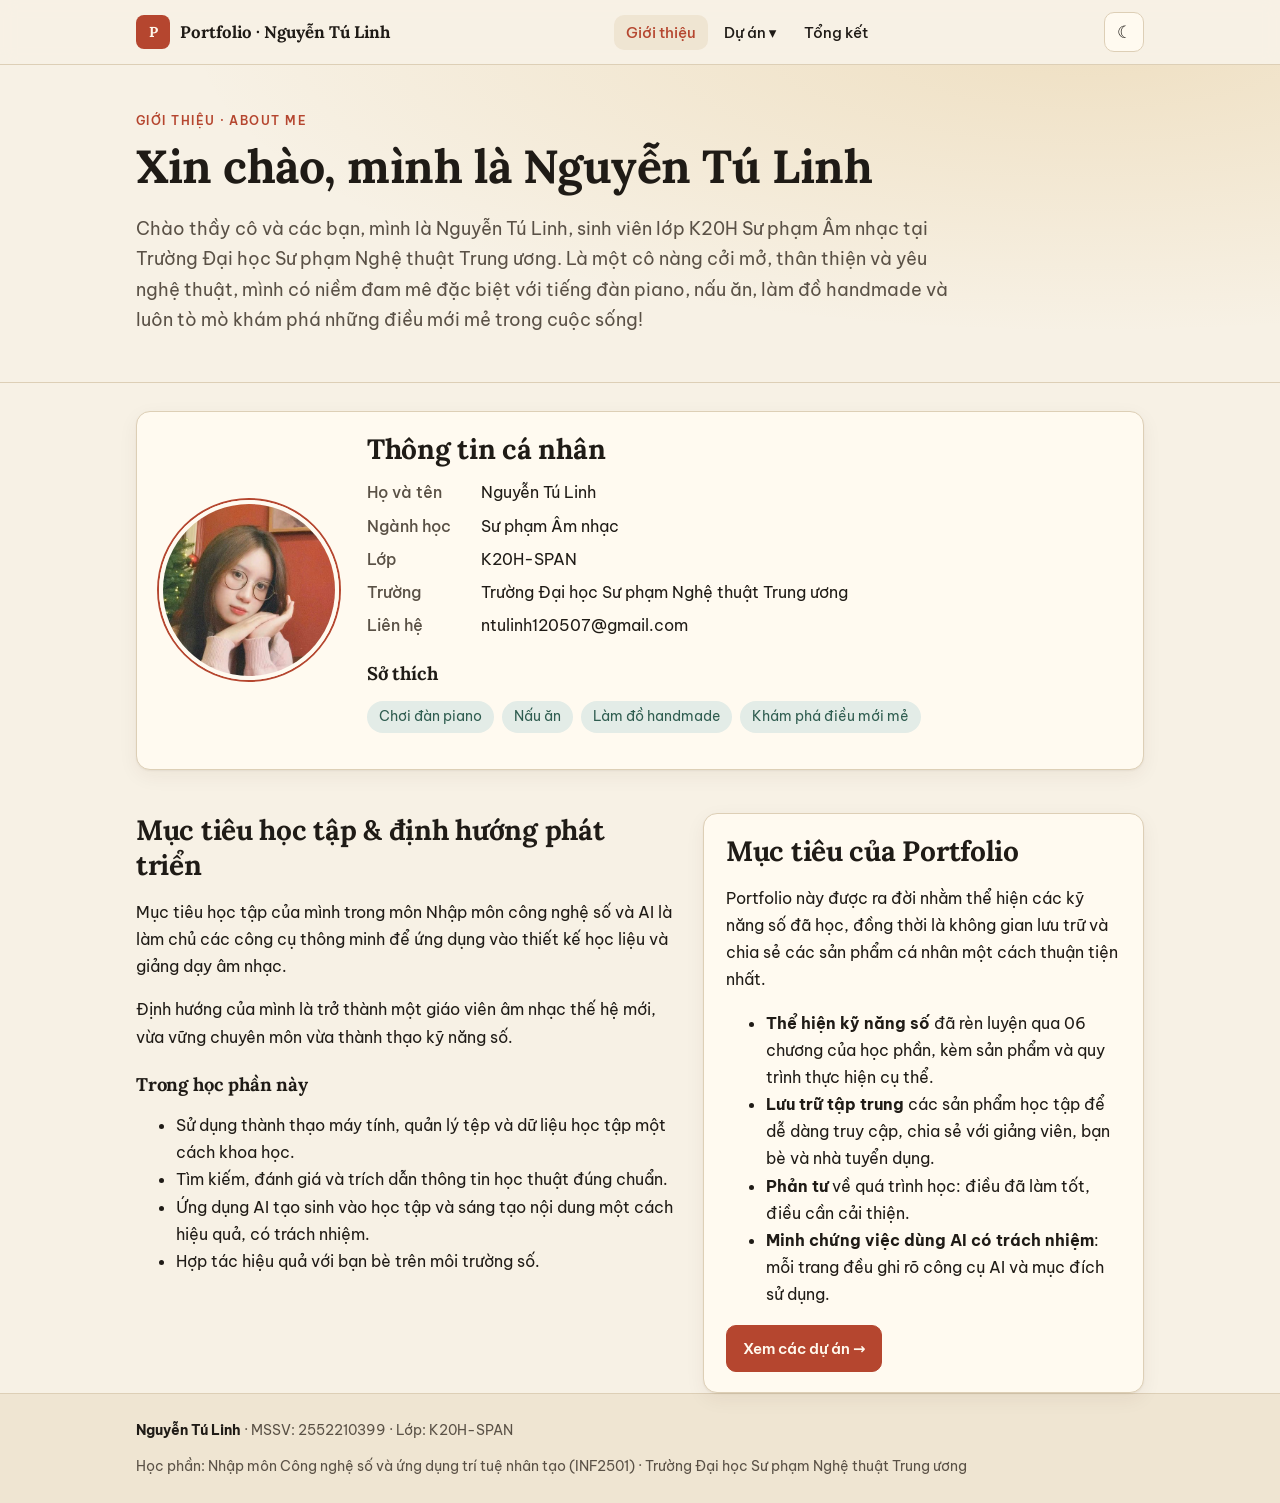
==== index.html @ 7a068981 "Add files via upload" ====
<!doctype html>
<html lang="vi">
<head>
<meta charset="utf-8">
<meta name="viewport" content="width=device-width, initial-scale=1">
<title>Giới thiệu · Portfolio Nguyễn Tú Linh</title>
<meta name="description" content="Trang giới thiệu Portfolio học phần Nhập môn Công nghệ số và ứng dụng AI">
<meta name="author" content="Nguyễn Tú Linh">
<link rel="preconnect" href="https://fonts.googleapis.com"><link rel="preconnect" href="https://fonts.gstatic.com" crossorigin>
<link href="https://fonts.googleapis.com/css2?family=Be+Vietnam+Pro:wght@400;500;600;700&family=Lora:ital,wght@0,500;0,700;1,500&display=swap" rel="stylesheet">
<link rel="stylesheet" href="assets/css/style.css">
<link rel="icon" href="data:image/svg+xml,<svg xmlns='http://www.w3.org/2000/svg' viewBox='0 0 32 32'><rect width='32' height='32' rx='7' fill='%23b5462f'/><text x='16' y='22' font-size='16' text-anchor='middle' fill='white' font-family='Georgia'>P</text></svg>">
</head>
<body>
<a class="skip" href="#main">Bỏ qua điều hướng</a>
<header class="site-header">
  <div class="wrap nav">
    <a class="brand" href="index.html"><span class="seal">P</span><span>Portfolio · Nguyễn Tú Linh</span></a>
    <ul class="menu" id="menu">
      <li><a href="index.html" aria-current="page">Giới thiệu</a></li>
      <li class="has-sub"><button class="drop" aria-expanded="false" aria-haspopup="true">Dự án ▾</button>
        <ul class="submenu">
          <li><a href="projects.html"><b>Tất cả dự án</b><small>Tổng quan 06 bài tập</small></a></li>
          <li><a href="projects/bai-1.html">Bài 1. Thao tác cơ bản với tệp tin và thư mục<small>Chương 1</small></a></li><li><a href="projects/bai-2.html">Bài 2. Tìm kiếm và đánh giá thông tin học thuật<small>Chương 2</small></a></li><li><a href="projects/bai-3.html">Bài 3. Viết Prompt hiệu quả cho các tác vụ học tập<small>Chương 3</small></a></li><li><a href="projects/bai-4.html">Bài 4. Sử dụng công cụ hợp tác trực tuyến cho dự án nhóm<small>Chương 4</small></a></li><li><a href="projects/bai-5.html">Bài 5. Sử dụng AI tạo sinh để hỗ trợ sáng tạo nội dung<small>Chương 5</small></a></li><li><a href="projects/bai-6.html">Bài 6. Sử dụng AI có trách nhiệm trong học tập và nghiên cứu<small>Chương 6</small></a></li>
        </ul></li>
      <li><a href="conclusion.html">Tổng kết</a></li>
    </ul>
    <div class="tools">
      <button class="icon-btn" id="theme-toggle" aria-label="Đổi chế độ sáng/tối">☾</button>
      <button class="icon-btn burger" id="burger" aria-label="Mở menu" aria-expanded="false">☰</button>
    </div>
  </div>
</header>
<section class="hero"><div class="wrap"><div class="eyebrow">Giới thiệu · About Me</div><h1>Xin chào, mình là Nguyễn Tú Linh</h1><p class="lead">Chào thầy cô và các bạn, mình là Nguyễn Tú Linh, sinh viên lớp K20H Sư phạm Âm nhạc tại Trường Đại học Sư phạm Nghệ thuật Trung ương. Là một cô nàng cởi mở, thân thiện và yêu nghệ thuật, mình có niềm đam mê đặc biệt với tiếng đàn piano, nấu ăn, làm đồ handmade và luôn tò mò khám phá những điều mới mẻ trong cuộc sống!</p></div></section>
<main id="main" class="wrap">
  <section class="profile card" style="margin-top:28px">
    <img src="assets/img/avatar.jpg" alt="Ảnh đại diện của Nguyễn Tú Linh" width="180" height="180">
    <div>
      <h2 style="margin-top:0">Thông tin cá nhân</h2>
      <ul class="facts">
        <li><b>Họ và tên</b> Nguyễn Tú Linh</li>
        <li><b>Ngành học</b> Sư phạm Âm nhạc</li>
        <li><b>Lớp</b> K20H-SPAN</li>
        <li><b>Trường</b> Trường Đại học Sư phạm Nghệ thuật Trung ương</li>
        <li><b>Liên hệ</b> ntulinh120507@gmail.com</li>
      </ul>
      <h3>Sở thích</h3>
      <ul class="chips"><li>Chơi đàn piano</li><li>Nấu ăn</li><li>Làm đồ handmade</li><li>Khám phá điều mới mẻ</li></ul>
    </div>
  </section>

  <div class="grid-2" style="margin-top:8px">
    <section>
      <h2>Mục tiêu học tập & định hướng phát triển</h2>
      <p>Mục tiêu học tập của mình trong môn Nhập môn công nghệ số và AI là làm chủ các công cụ thông minh để ứng dụng vào thiết kế học liệu và giảng dạy âm nhạc.</p>
      <p>Định hướng của mình là trở thành một giáo viên âm nhạc thế hệ mới, vừa vững chuyên môn vừa thành thạo kỹ năng số.</p>
      <h3>Trong học phần này</h3>
      <ul>
        <li>Sử dụng thành thạo máy tính, quản lý tệp và dữ liệu học tập một cách khoa học.</li>
        <li>Tìm kiếm, đánh giá và trích dẫn thông tin học thuật đúng chuẩn.</li>
        <li>Ứng dụng AI tạo sinh vào học tập và sáng tạo nội dung một cách hiệu quả, có trách nhiệm.</li>
        <li>Hợp tác hiệu quả với bạn bè trên môi trường số.</li>
      </ul>
    </section>
    <section class="card" style="margin-top:2.2rem">
      <h2>Mục tiêu của Portfolio</h2>
      <p>Portfolio này được ra đời nhằm thể hiện các kỹ năng số đã học, đồng thời là không gian lưu trữ và chia sẻ các sản phẩm cá nhân một cách thuận tiện nhất.</p>
      <ul>
        <li><b>Thể hiện kỹ năng số</b> đã rèn luyện qua 06 chương của học phần, kèm sản phẩm và quy trình thực hiện cụ thể.</li>
        <li><b>Lưu trữ tập trung</b> các sản phẩm học tập để dễ dàng truy cập, chia sẻ với giảng viên, bạn bè và nhà tuyển dụng.</li>
        <li><b>Phản tư</b> về quá trình học: điều đã làm tốt, điều cần cải thiện.</li>
        <li><b>Minh chứng việc dùng AI có trách nhiệm</b>: mỗi trang đều ghi rõ công cụ AI và mục đích sử dụng.</li>
      </ul>
      <p style="margin-bottom:0"><a class="btn primary" href="projects.html">Xem các dự án →</a></p>
    </section>
  </div>
</main>
<footer class="site-footer">
  <div class="wrap">
    <div><b>Nguyễn Tú Linh</b> · MSSV: 2552210399 · Lớp: K20H-SPAN</div>
    <div>Học phần: Nhập môn Công nghệ số và ứng dụng trí tuệ nhân tạo (INF2501) · Trường Đại học Sư phạm Nghệ thuật Trung ương</div>
  </div>
</footer>
<script src="assets/js/main.js"></script>
</body>
</html>
---- assets/css/style.css ----
/* Bảng màu lấy cảm hứng từ màu tự nhiên của tranh Đông Hồ: giấy dó, than lá tre, sỏi son, hoa hòe, lá chàm */
:root {
  --paper: #f7f1e5; --paper-2: #efe5d2; --card: #fffaf0;
  --ink: #1f1b16; --ink-2: #5a5146; --line: #ddcfb6;
  --son: #b5462f; --hoe: #c98f22; --cham: #2f5d50; --cham-soft: #e3ece7;
  --todo-bg: #fff3a3; --todo-ink: #5c4a00;
  --shadow: 0 1px 2px rgba(60,40,10,.06), 0 6px 20px rgba(60,40,10,.06);
  --radius: 14px; --max: 1040px;
  --serif: "Lora", Georgia, "Times New Roman", serif;
  --sans: "Be Vietnam Pro", system-ui, -apple-system, "Segoe UI", sans-serif;
}
@media (prefers-color-scheme: dark) {
  :root:not([data-theme="light"]) {
    --paper: #17140f; --paper-2: #211c15; --card: #1e1a14;
    --ink: #f1e9da; --ink-2: #c2b6a2; --line: #3a3226;
    --son: #e07a5f; --hoe: #e6b450; --cham: #7fb8a4; --cham-soft: #1f2e29;
    --todo-bg: #4a4000; --todo-ink: #fff3a3;
  }
}
:root[data-theme="dark"] {
  --paper: #17140f; --paper-2: #211c15; --card: #1e1a14;
  --ink: #f1e9da; --ink-2: #c2b6a2; --line: #3a3226;
  --son: #e07a5f; --hoe: #e6b450; --cham: #7fb8a4; --cham-soft: #1f2e29;
  --todo-bg: #4a4000; --todo-ink: #fff3a3;
}

* { box-sizing: border-box; }
html { scroll-behavior: smooth; }
body { margin: 0; background: var(--paper); color: var(--ink); font: 16px/1.7 var(--sans); }
img, svg { max-width: 100%; height: auto; }
a { color: var(--cham); text-underline-offset: 3px; }
a:hover { color: var(--son); }
h1, h2, h3 { font-family: var(--serif); line-height: 1.25; letter-spacing: -.01em; }
h1 { font-size: clamp(1.9rem, 4.5vw, 2.9rem); margin: .2em 0 .4em; }
h2 { font-size: clamp(1.35rem, 3vw, 1.75rem); margin: 2.2rem 0 .8rem; }
h3 { font-size: 1.15rem; margin: 1.4rem 0 .5rem; }
.wrap { max-width: var(--max); margin: 0 auto; padding: 0 16px; }
.skip { position: absolute; left: -999px; } .skip:focus { left: 16px; top: 8px; background: var(--card); padding: 8px; z-index: 99; }

/* ---------- Header / nav ---------- */
.site-header { position: sticky; top: 0; z-index: 50; background: color-mix(in srgb, var(--paper) 88%, transparent); backdrop-filter: blur(8px); border-bottom: 1px solid var(--line); }
.nav { display: flex; align-items: center; justify-content: space-between; gap: 12px; min-height: 64px; }
.brand { display: flex; align-items: center; gap: 10px; font-family: var(--serif); font-weight: 700; color: var(--ink); text-decoration: none; font-size: 1.05rem; }
.brand .seal { width: 34px; height: 34px; border-radius: 8px; background: var(--son); color: #fff8ec; display: grid; place-items: center; font-size: .9rem; }
.menu { display: flex; gap: 4px; list-style: none; margin: 0; padding: 0; align-items: center; }
.menu > li { position: relative; }
.menu a, .menu button.drop { display: block; padding: 8px 12px; border-radius: 10px; color: var(--ink); text-decoration: none; font: 500 .95rem var(--sans); background: none; border: 0; cursor: pointer; }
.menu a:hover, .menu button.drop:hover, .menu a[aria-current="page"] { background: var(--paper-2); color: var(--son); }
.submenu { position: absolute; top: 100%; left: 0; min-width: 300px; list-style: none; margin: 6px 0 0; padding: 8px; background: var(--card); border: 1px solid var(--line); border-radius: 12px; box-shadow: var(--shadow); display: none; }
.submenu a { font-weight: 400; font-size: .92rem; }
.submenu a small { color: var(--ink-2); display: block; font-size: .78rem; }
.has-sub:hover .submenu, .has-sub:focus-within .submenu, .has-sub.open .submenu { display: block; }
.tools { display: flex; gap: 6px; align-items: center; }
.icon-btn { width: 40px; height: 40px; border-radius: 10px; border: 1px solid var(--line); background: var(--card); color: var(--ink); cursor: pointer; display: grid; place-items: center; font-size: 1.05rem; }
.burger { display: none; }
@media (max-width: 820px) {
  .burger { display: grid; }
  .menu { display: none; position: absolute; left: 0; right: 0; top: 64px; flex-direction: column; align-items: stretch; background: var(--card); border-bottom: 1px solid var(--line); padding: 8px 16px 16px; box-shadow: var(--shadow); }
  .menu.open { display: flex; }
  .submenu { position: static; display: block; box-shadow: none; border: 0; padding: 0 0 0 12px; margin: 0; min-width: 0; background: transparent; }
}

/* ---------- Hero / layout ---------- */
.hero { padding: 48px 0 28px; border-bottom: 1px solid var(--line); background: radial-gradient(900px 300px at 85% -10%, color-mix(in srgb, var(--hoe) 18%, transparent), transparent), var(--paper); }
.eyebrow { font: 600 .78rem var(--sans); letter-spacing: .12em; text-transform: uppercase; color: var(--son); }
.lead { font-size: 1.12rem; color: var(--ink-2); max-width: 68ch; }
main { padding: 8px 0 48px; }
.grid-2 { display: grid; grid-template-columns: 1.1fr .9fr; gap: 28px; align-items: start; }
.grid-3 { display: grid; grid-template-columns: repeat(3, 1fr); gap: 16px; }
@media (max-width: 820px) { .grid-2, .grid-3 { grid-template-columns: 1fr; } }
.card { background: var(--card); border: 1px solid var(--line); border-radius: var(--radius); padding: 20px 22px; box-shadow: var(--shadow); }
.card h3:first-child, .card h2:first-child { margin-top: 0; }
.profile { display: grid; grid-template-columns: 180px 1fr; gap: 28px; align-items: center; }
.profile img { width: 180px; height: 180px; border-radius: 50%; object-fit: cover; border: 4px solid var(--card); box-shadow: 0 0 0 2px var(--son); }
@media (max-width: 640px) { .profile { grid-template-columns: 1fr; text-align: center; } .profile img { margin: 0 auto; } }
.facts { list-style: none; padding: 0; margin: 0; display: grid; gap: 6px; }
.facts b { display: inline-block; min-width: 110px; color: var(--ink-2); font-weight: 500; }
.chips { display: flex; flex-wrap: wrap; gap: 8px; padding: 0; list-style: none; }
.chips li { padding: 4px 12px; border-radius: 999px; background: var(--cham-soft); color: var(--cham); font-size: .88rem; }

/* ---------- Project cards ---------- */
.proj-grid { display: grid; grid-template-columns: repeat(auto-fill, minmax(290px, 1fr)); gap: 16px; }
.proj { display: flex; flex-direction: column; gap: 6px; text-decoration: none; color: var(--ink); background: var(--card); border: 1px solid var(--line); border-radius: var(--radius); padding: 18px 20px; box-shadow: var(--shadow); transition: transform .15s ease, border-color .15s ease; }
.proj:hover { transform: translateY(-2px); border-color: var(--son); color: var(--ink); }
.proj .num { font: 700 2rem var(--serif); color: var(--son); line-height: 1; }
.proj .ch { font-size: .8rem; color: var(--ink-2); }
.proj h3 { margin: 4px 0; }
.proj .go { margin-top: auto; color: var(--cham); font-weight: 600; font-size: .9rem; }

/* ---------- Exercise page ---------- */
.crumbs { font-size: .88rem; color: var(--ink-2); margin-bottom: 6px; }
.crumbs a { color: var(--ink-2); }
.section-tag { display: inline-flex; align-items: center; gap: 8px; font: 600 .8rem var(--sans); color: var(--cham); text-transform: uppercase; letter-spacing: .08em; }
.section-tag span { width: 26px; height: 26px; display: grid; place-items: center; border-radius: 50%; background: var(--cham); color: var(--card); }
ol.steps { counter-reset: s; list-style: none; padding: 0; }
ol.steps li { counter-increment: s; position: relative; padding: 4px 0 12px 44px; }
ol.steps li::before { content: counter(s); position: absolute; left: 0; top: 4px; width: 30px; height: 30px; border-radius: 8px; background: var(--paper-2); border: 1px solid var(--line); display: grid; place-items: center; font-weight: 700; color: var(--son); }
.table-wrap { overflow-x: auto; border: 1px solid var(--line); border-radius: 12px; background: var(--card); }
table { border-collapse: collapse; width: 100%; font-size: .93rem; }
th, td { padding: 10px 12px; border-bottom: 1px solid var(--line); text-align: left; vertical-align: top; }
th { background: var(--paper-2); font-weight: 600; white-space: nowrap; }
tr:last-child td { border-bottom: 0; }
td.num, th.num { text-align: center; }
code, .mono { font-family: ui-monospace, "Cascadia Code", Consolas, monospace; font-size: .88em; background: var(--paper-2); padding: 2px 6px; border-radius: 6px; }
pre { font-family: var(--sans); white-space: pre-wrap; background: var(--paper-2); border: 1px solid var(--line); border-radius: 10px; padding: 14px 16px; font-size: .88rem; line-height: 1.6; overflow-x: auto; }
.ai-note { border-left: 4px solid var(--hoe); background: color-mix(in srgb, var(--hoe) 10%, var(--card)); padding: 12px 16px; border-radius: 0 10px 10px 0; font-size: .93rem; }
.ai-note b { color: var(--hoe); }
.figure { margin: 16px 0; }
.figure figcaption { font-size: .86rem; color: var(--ink-2); margin-top: 8px; text-align: center; font-style: italic; }
.placeholder { border: 2px dashed var(--line); border-radius: 12px; padding: 28px 16px; text-align: center; color: var(--ink-2); background: var(--paper-2); }
mark.todo, .todo { background: var(--todo-bg); color: var(--todo-ink); padding: 1px 4px; border-radius: 4px; }
.pager { display: flex; justify-content: space-between; gap: 12px; margin-top: 40px; flex-wrap: wrap; }
.btn { display: inline-flex; align-items: center; gap: 8px; padding: 10px 16px; border-radius: 10px; border: 1px solid var(--line); background: var(--card); color: var(--ink); text-decoration: none; font-weight: 600; font-size: .93rem; cursor: pointer; }
.btn:hover { border-color: var(--son); color: var(--son); }
.btn.primary { background: var(--son); color: #fff8ec; border-color: var(--son); }
.btn.primary:hover { color: #fff8ec; filter: brightness(1.08); }

/* Tabs (Bài 3) */
.tabs { display: flex; gap: 6px; margin: 12px 0; flex-wrap: wrap; }
.tabs button { padding: 8px 14px; border-radius: 999px; border: 1px solid var(--line); background: var(--card); color: var(--ink); cursor: pointer; font: 500 .9rem var(--sans); }
.tabs button[aria-selected="true"] { background: var(--cham); color: var(--card); border-color: var(--cham); }
.panel[hidden] { display: none; }
.vs { display: grid; grid-template-columns: 1fr 1fr; gap: 16px; }
@media (max-width: 820px) { .vs { grid-template-columns: 1fr; } }
.vs .card h4 { margin: 0 0 8px; font-family: var(--serif); }
.badge { display: inline-block; font-size: .75rem; font-weight: 700; padding: 2px 8px; border-radius: 999px; }
.badge.bad { background: color-mix(in srgb, var(--son) 15%, transparent); color: var(--son); }
.badge.good { background: var(--cham-soft); color: var(--cham); }
.bar { height: 8px; border-radius: 99px; background: var(--paper-2); overflow: hidden; min-width: 80px; }
.bar i { display: block; height: 100%; background: var(--cham); }
.bar.b i { background: var(--son); }

/* Traffic light (Bài 6) */
.lights { display: grid; grid-template-columns: repeat(3, 1fr); gap: 14px; }
@media (max-width: 820px) { .lights { grid-template-columns: 1fr; } }
.light { border-radius: var(--radius); padding: 16px 18px; border: 1px solid var(--line); background: var(--card); }
.light h4 { margin: 0 0 6px; font-family: var(--serif); }
.light.x { border-top: 6px solid #3c8d5a; } .light.v { border-top: 6px solid var(--hoe); } .light.d { border-top: 6px solid var(--son); }
.light ul { padding-left: 18px; margin: 0; }
.principle { display: grid; grid-template-columns: 44px 1fr; gap: 12px; padding: 14px 0; border-bottom: 1px dashed var(--line); }
.principle:last-child { border-bottom: 0; }
.principle .n { width: 40px; height: 40px; border-radius: 50%; background: var(--son); color: #fff8ec; display: grid; place-items: center; font: 700 1rem var(--serif); }
.principle small { color: var(--ink-2); }
.check { display: flex; gap: 10px; align-items: flex-start; padding: 8px 0; cursor: pointer; }
.check input { width: 20px; height: 20px; accent-color: var(--cham); margin-top: 3px; flex: none; }
.meter { margin-top: 12px; font-weight: 600; }
.meter .bar { height: 12px; margin-top: 6px; }

/* Footer */
.site-footer { border-top: 1px solid var(--line); background: var(--paper-2); padding: 24px 0; font-size: .9rem; color: var(--ink-2); }
.site-footer .wrap { display: flex; justify-content: space-between; gap: 12px; flex-wrap: wrap; }
.site-footer b { color: var(--ink); }

@media print { .site-header, .pager, .tools { display: none; } }

.ai-out { border: 1px solid var(--line); border-radius: 10px; padding: 4px 14px; background: var(--paper); font-size: .92rem; }
.ai-out p { margin: .6em 0; }
.ai-out table { font-size: .85rem; } .ai-out th { white-space: normal; }
@media (max-width: 640px) { .facts { text-align: left; } }
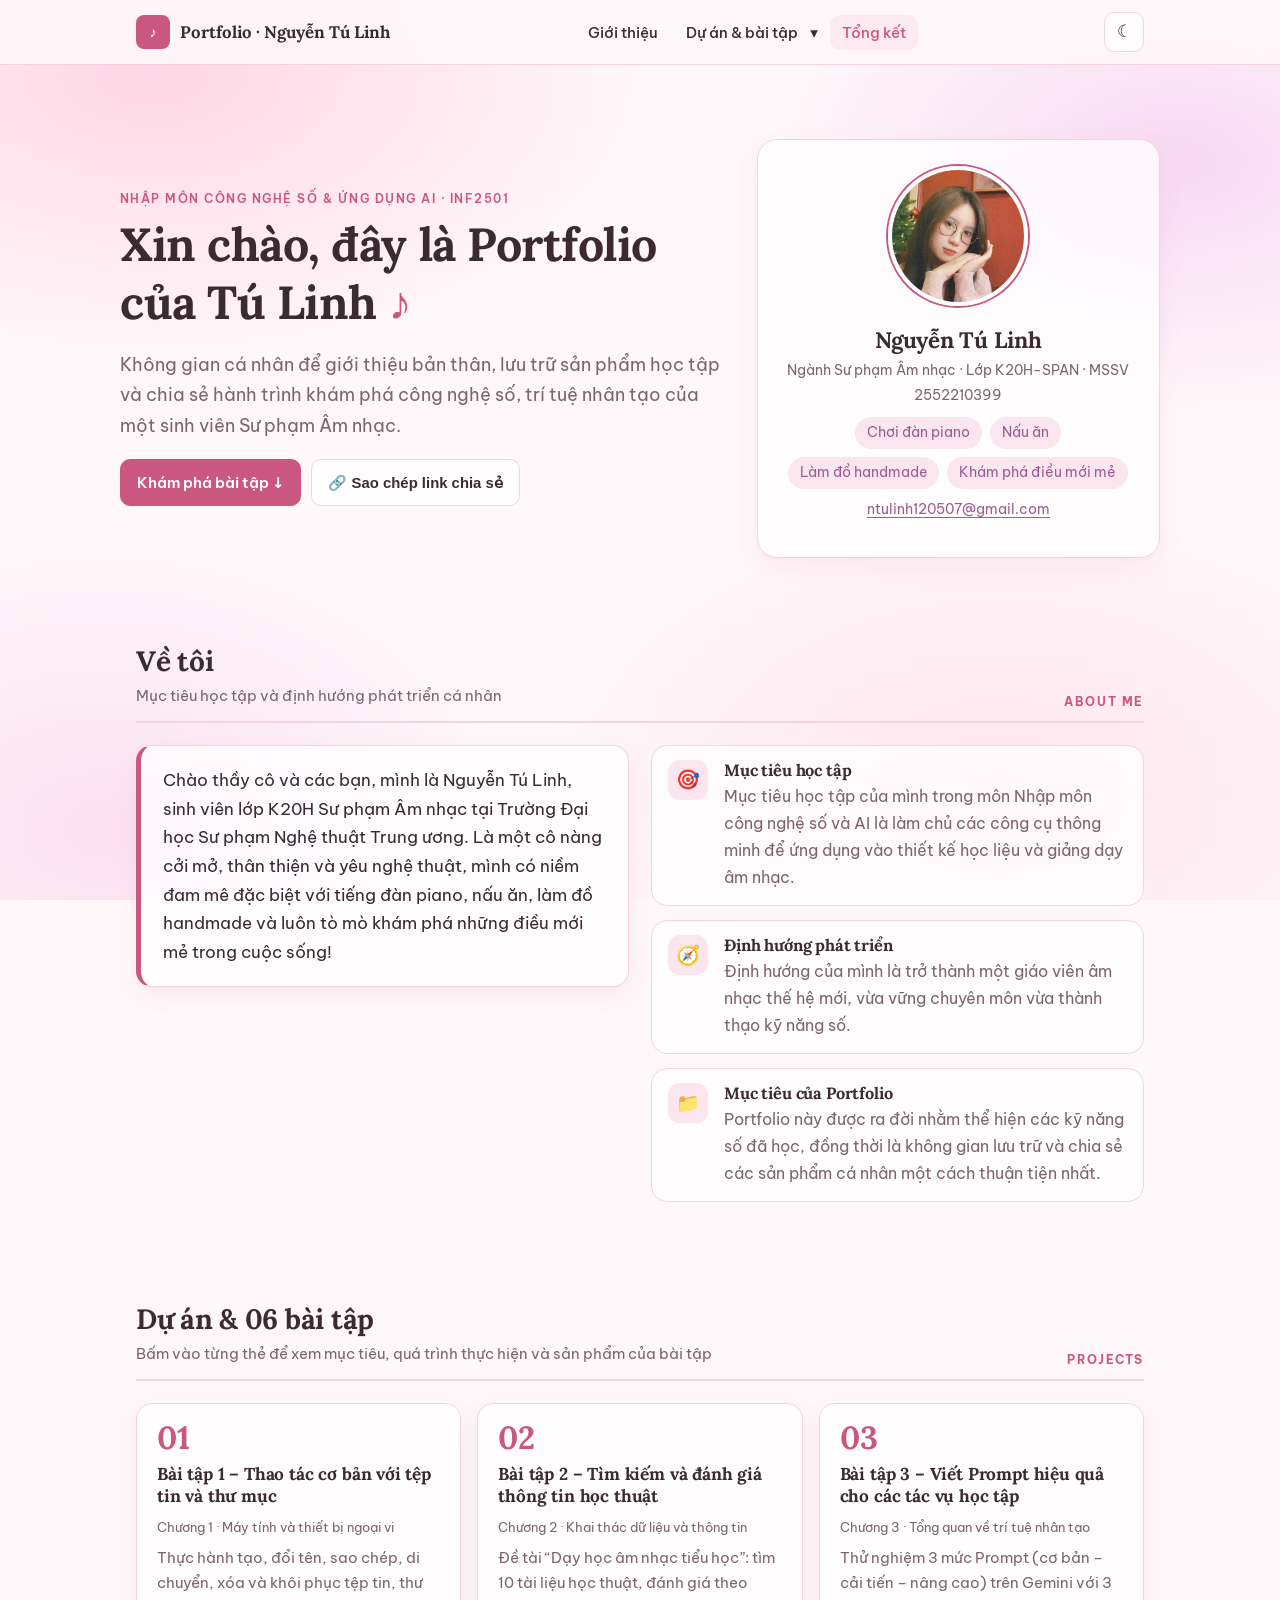
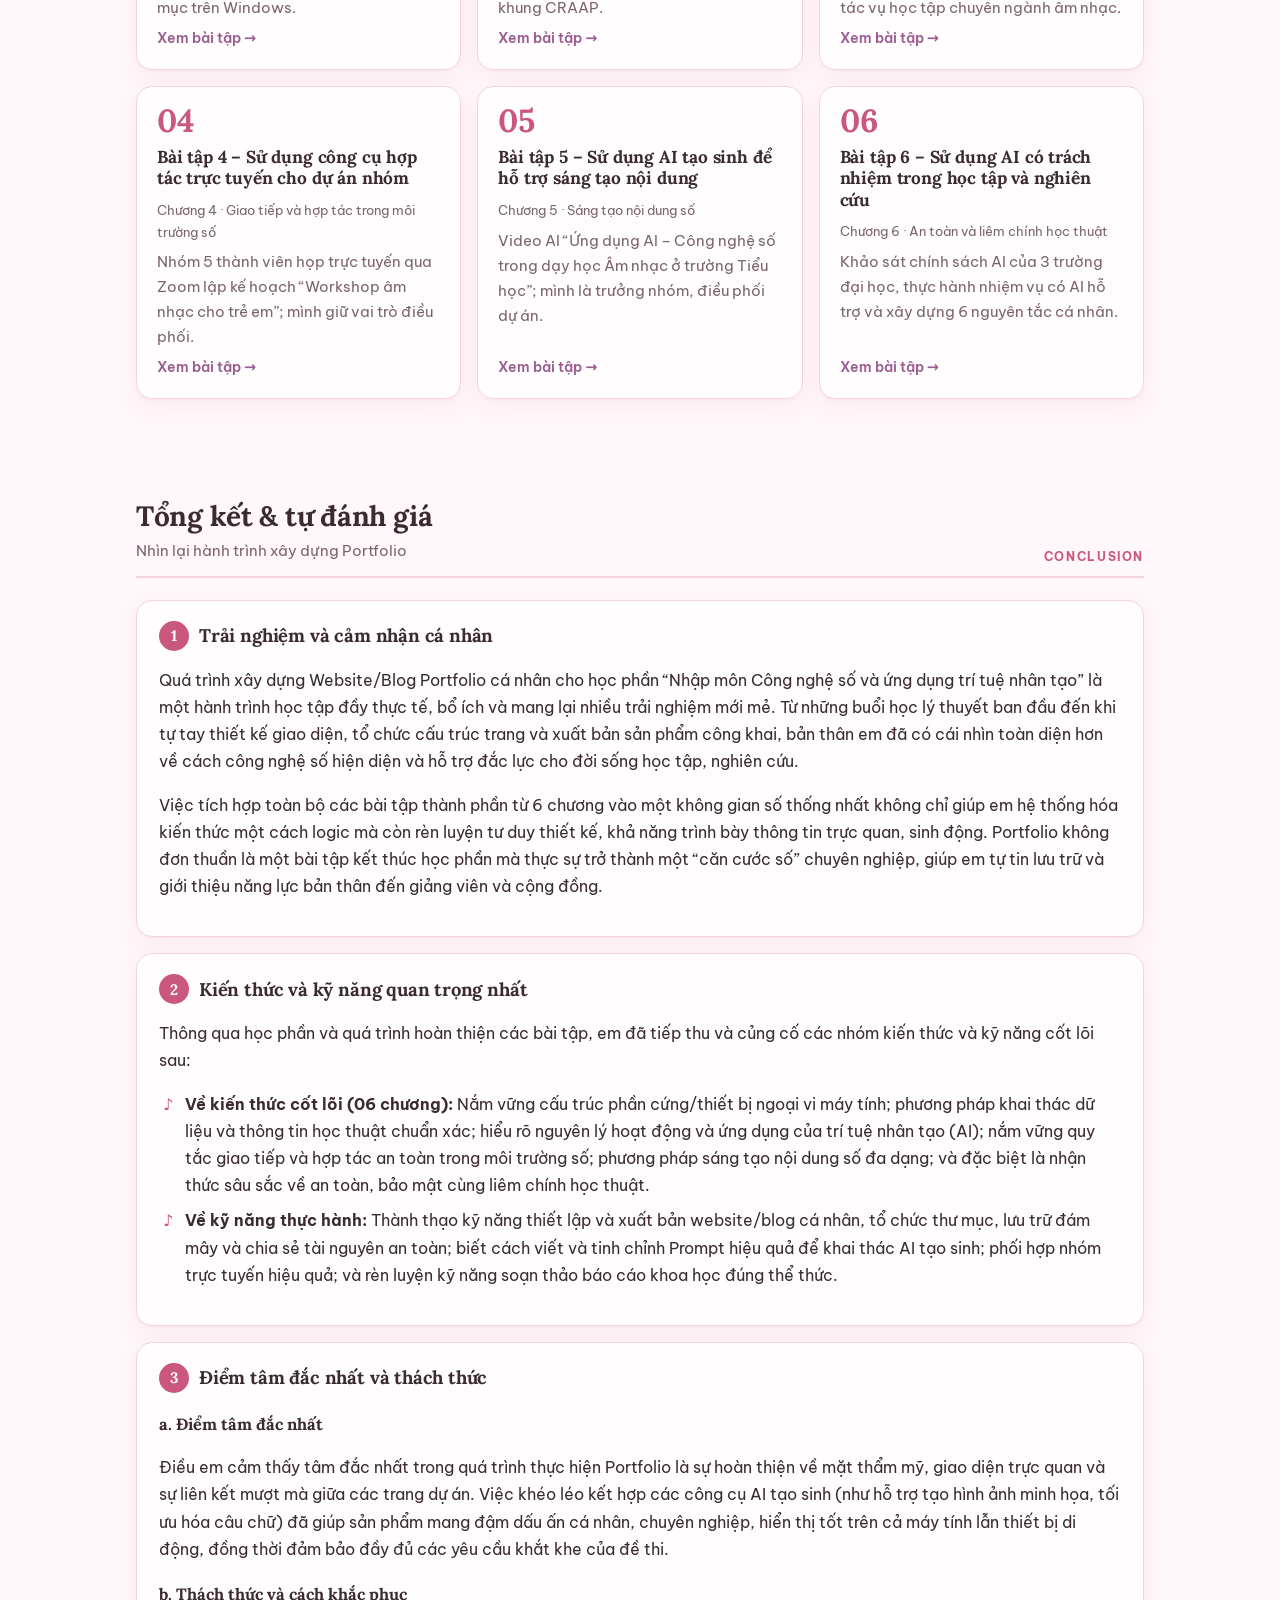
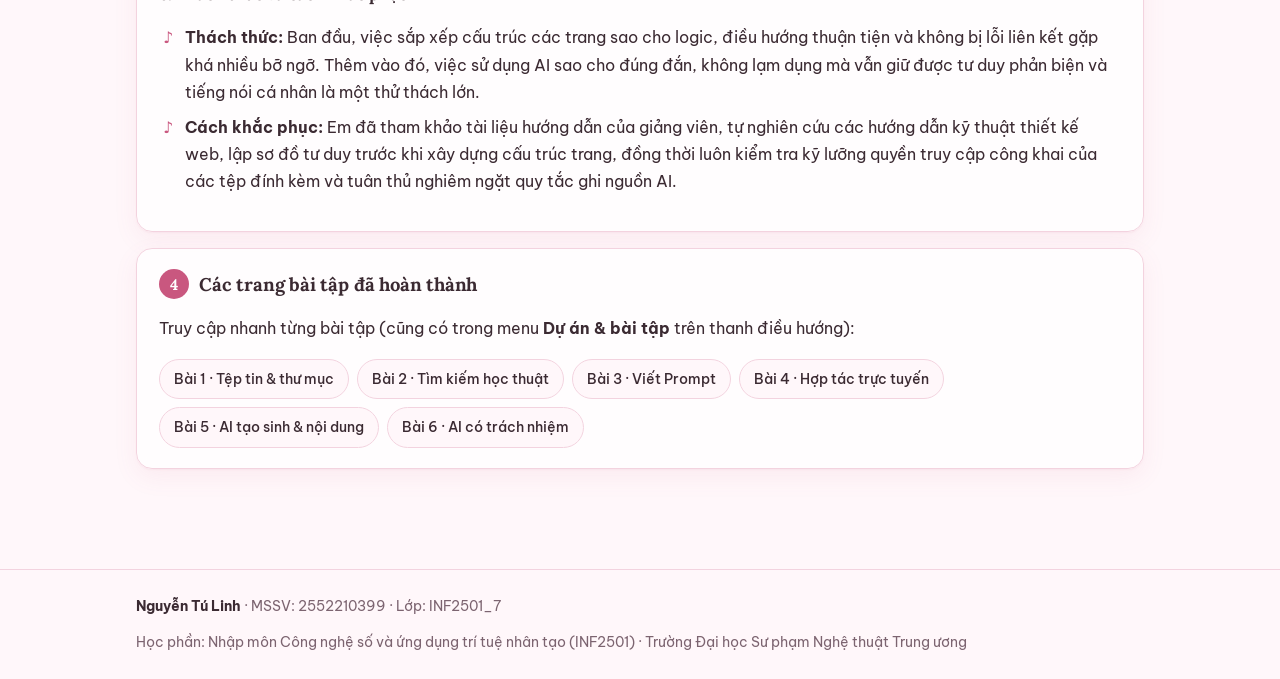
==== commit 094fac96: "Add files via upload" ====
--- a/index.html
+++ b/index.html
@@ -3,27 +3,24 @@
 <head>
 <meta charset="utf-8">
 <meta name="viewport" content="width=device-width, initial-scale=1">
-<title>Giới thiệu · Portfolio Nguyễn Tú Linh</title>
-<meta name="description" content="Trang giới thiệu Portfolio học phần Nhập môn Công nghệ số và ứng dụng AI">
+<title>Trang chủ · Portfolio Nguyễn Tú Linh</title>
+<meta name="description" content="Portfolio học phần Nhập môn Công nghệ số và ứng dụng AI của Nguyễn Tú Linh">
 <meta name="author" content="Nguyễn Tú Linh">
 <link rel="preconnect" href="https://fonts.googleapis.com"><link rel="preconnect" href="https://fonts.gstatic.com" crossorigin>
 <link href="https://fonts.googleapis.com/css2?family=Be+Vietnam+Pro:wght@400;500;600;700&family=Lora:ital,wght@0,500;0,700;1,500&display=swap" rel="stylesheet">
 <link rel="stylesheet" href="assets/css/style.css">
-<link rel="icon" href="data:image/svg+xml,<svg xmlns='http://www.w3.org/2000/svg' viewBox='0 0 32 32'><rect width='32' height='32' rx='7' fill='%23b5462f'/><text x='16' y='22' font-size='16' text-anchor='middle' fill='white' font-family='Georgia'>P</text></svg>">
+<link rel="icon" href="data:image/svg+xml,<svg xmlns='http://www.w3.org/2000/svg' viewBox='0 0 32 32'><rect width='32' height='32' rx='7' fill='%23e07a9b'/><text x='16' y='22' font-size='16' text-anchor='middle' fill='white' font-family='Georgia'>♪</text></svg>">
 </head>
 <body>
 <a class="skip" href="#main">Bỏ qua điều hướng</a>
 <header class="site-header">
   <div class="wrap nav">
-    <a class="brand" href="index.html"><span class="seal">P</span><span>Portfolio · Nguyễn Tú Linh</span></a>
+    <a class="brand" href="index.html"><span class="seal">♪</span><span>Portfolio · Nguyễn Tú Linh</span></a>
     <ul class="menu" id="menu">
-      <li><a href="index.html" aria-current="page">Giới thiệu</a></li>
-      <li class="has-sub"><button class="drop" aria-expanded="false" aria-haspopup="true">Dự án ▾</button>
-        <ul class="submenu">
-          <li><a href="projects.html"><b>Tất cả dự án</b><small>Tổng quan 06 bài tập</small></a></li>
-          <li><a href="projects/bai-1.html">Bài 1. Thao tác cơ bản với tệp tin và thư mục<small>Chương 1</small></a></li><li><a href="projects/bai-2.html">Bài 2. Tìm kiếm và đánh giá thông tin học thuật<small>Chương 2</small></a></li><li><a href="projects/bai-3.html">Bài 3. Viết Prompt hiệu quả cho các tác vụ học tập<small>Chương 3</small></a></li><li><a href="projects/bai-4.html">Bài 4. Sử dụng công cụ hợp tác trực tuyến cho dự án nhóm<small>Chương 4</small></a></li><li><a href="projects/bai-5.html">Bài 5. Sử dụng AI tạo sinh để hỗ trợ sáng tạo nội dung<small>Chương 5</small></a></li><li><a href="projects/bai-6.html">Bài 6. Sử dụng AI có trách nhiệm trong học tập và nghiên cứu<small>Chương 6</small></a></li>
-        </ul></li>
-      <li><a href="conclusion.html">Tổng kết</a></li>
+      <li><a href="index.html#gioi-thieu" data-spy="gioi-thieu">Giới thiệu</a></li>
+      <li class="has-sub"><a href="index.html#du-an" data-spy="du-an">Dự án & bài tập</a><button class="drop" aria-expanded="false" aria-label="Mở danh sách bài tập">▾</button>
+        <ul class="submenu"><li><a href="projects/bai-1.html">Bài 1. Thao tác cơ bản với tệp tin và thư mục<small>Chương 1</small></a></li><li><a href="projects/bai-2.html">Bài 2. Tìm kiếm và đánh giá thông tin học thuật<small>Chương 2</small></a></li><li><a href="projects/bai-3.html">Bài 3. Viết Prompt hiệu quả cho các tác vụ học tập<small>Chương 3</small></a></li><li><a href="projects/bai-4.html">Bài 4. Sử dụng công cụ hợp tác trực tuyến cho dự án nhóm<small>Chương 4</small></a></li><li><a href="projects/bai-5.html">Bài 5. Sử dụng AI tạo sinh để hỗ trợ sáng tạo nội dung<small>Chương 5</small></a></li><li><a href="projects/bai-6.html">Bài 6. Sử dụng AI có trách nhiệm trong học tập và nghiên cứu<small>Chương 6</small></a></li></ul></li>
+      <li><a href="index.html#tong-ket" data-spy="tong-ket">Tổng kết</a></li>
     </ul>
     <div class="tools">
       <button class="icon-btn" id="theme-toggle" aria-label="Đổi chế độ sáng/tối">☾</button>
@@ -31,56 +28,116 @@
     </div>
   </div>
 </header>
-<section class="hero"><div class="wrap"><div class="eyebrow">Giới thiệu · About Me</div><h1>Xin chào, mình là Nguyễn Tú Linh</h1><p class="lead">Chào thầy cô và các bạn, mình là Nguyễn Tú Linh, sinh viên lớp K20H Sư phạm Âm nhạc tại Trường Đại học Sư phạm Nghệ thuật Trung ương. Là một cô nàng cởi mở, thân thiện và yêu nghệ thuật, mình có niềm đam mê đặc biệt với tiếng đàn piano, nấu ăn, làm đồ handmade và luôn tò mò khám phá những điều mới mẻ trong cuộc sống!</p></div></section>
-<main id="main" class="wrap">
-  <section class="profile card" style="margin-top:28px">
-    <img src="assets/img/avatar.jpg" alt="Ảnh đại diện của Nguyễn Tú Linh" width="180" height="180">
-    <div>
-      <h2 style="margin-top:0">Thông tin cá nhân</h2>
-      <ul class="facts">
-        <li><b>Họ và tên</b> Nguyễn Tú Linh</li>
-        <li><b>Ngành học</b> Sư phạm Âm nhạc</li>
-        <li><b>Lớp</b> K20H-SPAN</li>
-        <li><b>Trường</b> Trường Đại học Sư phạm Nghệ thuật Trung ương</li>
-        <li><b>Liên hệ</b> ntulinh120507@gmail.com</li>
-      </ul>
-      <h3>Sở thích</h3>
-      <ul class="chips"><li>Chơi đàn piano</li><li>Nấu ăn</li><li>Làm đồ handmade</li><li>Khám phá điều mới mẻ</li></ul>
+
+<main id="main">
+  <section class="hero">
+    <div class="wrap hero-grid">
+      <div>
+        <div class="eyebrow">Nhập môn Công nghệ số &amp; Ứng dụng AI · INF2501</div>
+        <h1>Xin chào, đây là Portfolio của Tú Linh <span aria-hidden="true">♪</span></h1>
+        <p class="lead">Không gian cá nhân để giới thiệu bản thân, lưu trữ sản phẩm học tập và chia sẻ hành trình khám phá công nghệ số, trí tuệ nhân tạo của một sinh viên Sư phạm Âm nhạc.</p>
+        <div class="cta">
+          <a class="btn primary" href="#du-an">Khám phá bài tập ↓</a>
+          <button class="btn" id="copy-link" data-url="https://ntulinh120507.github.io/portfolio/">🔗 Sao chép link chia sẻ</button>
+        </div>
+      </div>
+      <aside class="profile-card">
+        <img src="assets/img/avatar.jpg" alt="Ảnh đại diện của Nguyễn Tú Linh" width="140" height="140">
+        <h2>Nguyễn Tú Linh</h2>
+        <p class="meta">Ngành Sư phạm Âm nhạc · Lớp K20H-SPAN · MSSV 2552210399</p>
+        <ul class="chips"><li>Chơi đàn piano</li><li>Nấu ăn</li><li>Làm đồ handmade</li><li>Khám phá điều mới mẻ</li></ul>
+        <p class="meta"><a href="mailto:ntulinh120507@gmail.com">ntulinh120507@gmail.com</a></p>
+      </aside>
     </div>
   </section>
 
-  <div class="grid-2" style="margin-top:8px">
-    <section>
-      <h2>Mục tiêu học tập & định hướng phát triển</h2>
-      <p>Mục tiêu học tập của mình trong môn Nhập môn công nghệ số và AI là làm chủ các công cụ thông minh để ứng dụng vào thiết kế học liệu và giảng dạy âm nhạc.</p>
-      <p>Định hướng của mình là trở thành một giáo viên âm nhạc thế hệ mới, vừa vững chuyên môn vừa thành thạo kỹ năng số.</p>
-      <h3>Trong học phần này</h3>
-      <ul>
-        <li>Sử dụng thành thạo máy tính, quản lý tệp và dữ liệu học tập một cách khoa học.</li>
-        <li>Tìm kiếm, đánh giá và trích dẫn thông tin học thuật đúng chuẩn.</li>
-        <li>Ứng dụng AI tạo sinh vào học tập và sáng tạo nội dung một cách hiệu quả, có trách nhiệm.</li>
-        <li>Hợp tác hiệu quả với bạn bè trên môi trường số.</li>
-      </ul>
-    </section>
-    <section class="card" style="margin-top:2.2rem">
-      <h2>Mục tiêu của Portfolio</h2>
-      <p>Portfolio này được ra đời nhằm thể hiện các kỹ năng số đã học, đồng thời là không gian lưu trữ và chia sẻ các sản phẩm cá nhân một cách thuận tiện nhất.</p>
-      <ul>
-        <li><b>Thể hiện kỹ năng số</b> đã rèn luyện qua 06 chương của học phần, kèm sản phẩm và quy trình thực hiện cụ thể.</li>
-        <li><b>Lưu trữ tập trung</b> các sản phẩm học tập để dễ dàng truy cập, chia sẻ với giảng viên, bạn bè và nhà tuyển dụng.</li>
-        <li><b>Phản tư</b> về quá trình học: điều đã làm tốt, điều cần cải thiện.</li>
-        <li><b>Minh chứng việc dùng AI có trách nhiệm</b>: mỗi trang đều ghi rõ công cụ AI và mục đích sử dụng.</li>
-      </ul>
-      <p style="margin-bottom:0"><a class="btn primary" href="projects.html">Xem các dự án →</a></p>
-    </section>
-  </div>
+  <section id="gioi-thieu" class="block" aria-labelledby="gioi-thieu-title">
+    <div class="wrap">
+      <div class="sec-head"><div><h2 id="gioi-thieu-title">Về tôi</h2><p>Mục tiêu học tập và định hướng phát triển cá nhân</p></div><span class="sec-tag">About me</span></div>
+      <div class="about-grid">
+        <div class="card quote"><p>Chào thầy cô và các bạn, mình là Nguyễn Tú Linh, sinh viên lớp K20H Sư phạm Âm nhạc tại Trường Đại học Sư phạm Nghệ thuật Trung ương. Là một cô nàng cởi mở, thân thiện và yêu nghệ thuật, mình có niềm đam mê đặc biệt với tiếng đàn piano, nấu ăn, làm đồ handmade và luôn tò mò khám phá những điều mới mẻ trong cuộc sống!</p></div>
+        <div class="about-points">
+          <div class="point"><span class="ic">🎯</span><div><h3>Mục tiêu học tập</h3><p>Mục tiêu học tập của mình trong môn Nhập môn công nghệ số và AI là làm chủ các công cụ thông minh để ứng dụng vào thiết kế học liệu và giảng dạy âm nhạc.</p></div></div>
+          <div class="point"><span class="ic">🧭</span><div><h3>Định hướng phát triển</h3><p>Định hướng của mình là trở thành một giáo viên âm nhạc thế hệ mới, vừa vững chuyên môn vừa thành thạo kỹ năng số.</p></div></div>
+          <div class="point"><span class="ic">📁</span><div><h3>Mục tiêu của Portfolio</h3><p>Portfolio này được ra đời nhằm thể hiện các kỹ năng số đã học, đồng thời là không gian lưu trữ và chia sẻ các sản phẩm cá nhân một cách thuận tiện nhất.</p></div></div>
+        </div>
+      </div>
+    </div>
+  </section>
+
+  <section id="du-an" class="block alt" aria-labelledby="du-an-title">
+    <div class="wrap">
+      <div class="sec-head"><div><h2 id="du-an-title">Dự án &amp; 06 bài tập</h2><p>Bấm vào từng thẻ để xem mục tiêu, quá trình thực hiện và sản phẩm của bài tập</p></div><span class="sec-tag">Projects</span></div>
+      <div class="proj-grid"><a class="proj" href="projects/bai-1.html">
+      <span class="num">01</span>
+      <h3>Bài tập 1 – Thao tác cơ bản với tệp tin và thư mục</h3>
+      <span class="ch">Chương 1 · Máy tính và thiết bị ngoại vi</span>
+      <span class="desc">Thực hành tạo, đổi tên, sao chép, di chuyển, xóa và khôi phục tệp tin, thư mục trên Windows.</span>
+      <span class="go">Xem bài tập →</span></a><a class="proj" href="projects/bai-2.html">
+      <span class="num">02</span>
+      <h3>Bài tập 2 – Tìm kiếm và đánh giá thông tin học thuật</h3>
+      <span class="ch">Chương 2 · Khai thác dữ liệu và thông tin</span>
+      <span class="desc">Đề tài “Dạy học âm nhạc tiểu học”: tìm 10 tài liệu học thuật, đánh giá theo khung CRAAP.</span>
+      <span class="go">Xem bài tập →</span></a><a class="proj" href="projects/bai-3.html">
+      <span class="num">03</span>
+      <h3>Bài tập 3 – Viết Prompt hiệu quả cho các tác vụ học tập</h3>
+      <span class="ch">Chương 3 · Tổng quan về trí tuệ nhân tạo</span>
+      <span class="desc">Thử nghiệm 3 mức Prompt (cơ bản – cải tiến – nâng cao) trên Gemini với 3 tác vụ học tập chuyên ngành âm nhạc.</span>
+      <span class="go">Xem bài tập →</span></a><a class="proj" href="projects/bai-4.html">
+      <span class="num">04</span>
+      <h3>Bài tập 4 – Sử dụng công cụ hợp tác trực tuyến cho dự án nhóm</h3>
+      <span class="ch">Chương 4 · Giao tiếp và hợp tác trong môi trường số</span>
+      <span class="desc">Nhóm 5 thành viên họp trực tuyến qua Zoom lập kế hoạch “Workshop âm nhạc cho trẻ em”; mình giữ vai trò điều phối.</span>
+      <span class="go">Xem bài tập →</span></a><a class="proj" href="projects/bai-5.html">
+      <span class="num">05</span>
+      <h3>Bài tập 5 – Sử dụng AI tạo sinh để hỗ trợ sáng tạo nội dung</h3>
+      <span class="ch">Chương 5 · Sáng tạo nội dung số</span>
+      <span class="desc">Video AI “Ứng dụng AI – Công nghệ số trong dạy học Âm nhạc ở trường Tiểu học”; mình là trưởng nhóm, điều phối dự án.</span>
+      <span class="go">Xem bài tập →</span></a><a class="proj" href="projects/bai-6.html">
+      <span class="num">06</span>
+      <h3>Bài tập 6 – Sử dụng AI có trách nhiệm trong học tập và nghiên cứu</h3>
+      <span class="ch">Chương 6 · An toàn và liêm chính học thuật</span>
+      <span class="desc">Khảo sát chính sách AI của 3 trường đại học, thực hành nhiệm vụ có AI hỗ trợ và xây dựng 6 nguyên tắc cá nhân.</span>
+      <span class="go">Xem bài tập →</span></a></div>
+    </div>
+  </section>
+
+  <section id="tong-ket" class="block" aria-labelledby="tong-ket-title">
+    <div class="wrap">
+      <div class="sec-head"><div><h2 id="tong-ket-title">Tổng kết &amp; tự đánh giá</h2><p>Nhìn lại hành trình xây dựng Portfolio</p></div><span class="sec-tag">Conclusion</span></div>
+      <div class="concl">
+        <article class="card">
+          <h3><span class="n">1</span> Trải nghiệm và cảm nhận cá nhân</h3>
+          <p>Quá trình xây dựng Website/Blog Portfolio cá nhân cho học phần “Nhập môn Công nghệ số và ứng dụng trí tuệ nhân tạo” là một hành trình học tập đầy thực tế, bổ ích và mang lại nhiều trải nghiệm mới mẻ. Từ những buổi học lý thuyết ban đầu đến khi tự tay thiết kế giao diện, tổ chức cấu trúc trang và xuất bản sản phẩm công khai, bản thân em đã có cái nhìn toàn diện hơn về cách công nghệ số hiện diện và hỗ trợ đắc lực cho đời sống học tập, nghiên cứu.</p><p>Việc tích hợp toàn bộ các bài tập thành phần từ 6 chương vào một không gian số thống nhất không chỉ giúp em hệ thống hóa kiến thức một cách logic mà còn rèn luyện tư duy thiết kế, khả năng trình bày thông tin trực quan, sinh động. Portfolio không đơn thuần là một bài tập kết thúc học phần mà thực sự trở thành một “căn cước số” chuyên nghiệp, giúp em tự tin lưu trữ và giới thiệu năng lực bản thân đến giảng viên và cộng đồng.</p>
+        </article>
+        <article class="card">
+          <h3><span class="n">2</span> Kiến thức và kỹ năng quan trọng nhất</h3>
+          <p>Thông qua học phần và quá trình hoàn thiện các bài tập, em đã tiếp thu và củng cố các nhóm kiến thức và kỹ năng cốt lõi sau:</p>
+          <ul class="tick"><li><b>Về kiến thức cốt lõi (06 chương):</b> Nắm vững cấu trúc phần cứng/thiết bị ngoại vi máy tính; phương pháp khai thác dữ liệu và thông tin học thuật chuẩn xác; hiểu rõ nguyên lý hoạt động và ứng dụng của trí tuệ nhân tạo (AI); nắm vững quy tắc giao tiếp và hợp tác an toàn trong môi trường số; phương pháp sáng tạo nội dung số đa dạng; và đặc biệt là nhận thức sâu sắc về an toàn, bảo mật cùng liêm chính học thuật.</li><li><b>Về kỹ năng thực hành:</b> Thành thạo kỹ năng thiết lập và xuất bản website/blog cá nhân, tổ chức thư mục, lưu trữ đám mây và chia sẻ tài nguyên an toàn; biết cách viết và tinh chỉnh Prompt hiệu quả để khai thác AI tạo sinh; phối hợp nhóm trực tuyến hiệu quả; và rèn luyện kỹ năng soạn thảo báo cáo khoa học đúng thể thức.</li></ul>
+        </article>
+        <article class="card">
+          <h3><span class="n">3</span> Điểm tâm đắc nhất và thách thức</h3>
+          <h4>a. Điểm tâm đắc nhất</h4><p>Điều em cảm thấy tâm đắc nhất trong quá trình thực hiện Portfolio là sự hoàn thiện về mặt thẩm mỹ, giao diện trực quan và sự liên kết mượt mà giữa các trang dự án. Việc khéo léo kết hợp các công cụ AI tạo sinh (như hỗ trợ tạo hình ảnh minh họa, tối ưu hóa câu chữ) đã giúp sản phẩm mang đậm dấu ấn cá nhân, chuyên nghiệp, hiển thị tốt trên cả máy tính lẫn thiết bị di động, đồng thời đảm bảo đầy đủ các yêu cầu khắt khe của đề thi.</p>
+          <h4>b. Thách thức và cách khắc phục</h4>
+          <ul class="tick"><li><b>Thách thức:</b> Ban đầu, việc sắp xếp cấu trúc các trang sao cho logic, điều hướng thuận tiện và không bị lỗi liên kết gặp khá nhiều bỡ ngỡ. Thêm vào đó, việc sử dụng AI sao cho đúng đắn, không lạm dụng mà vẫn giữ được tư duy phản biện và tiếng nói cá nhân là một thử thách lớn.</li><li><b>Cách khắc phục:</b> Em đã tham khảo tài liệu hướng dẫn của giảng viên, tự nghiên cứu các hướng dẫn kỹ thuật thiết kế web, lập sơ đồ tư duy trước khi xây dựng cấu trúc trang, đồng thời luôn kiểm tra kỹ lưỡng quyền truy cập công khai của các tệp đính kèm và tuân thủ nghiêm ngặt quy tắc ghi nguồn AI.</li></ul>
+        </article>
+        <article class="card links-card">
+          <h3><span class="n">4</span> Các trang bài tập đã hoàn thành</h3>
+          <p>Truy cập nhanh từng bài tập (cũng có trong menu <b>Dự án &amp; bài tập</b> trên thanh điều hướng):</p>
+          <div class="chip-row"><a class="chip-link" href="projects/bai-1.html">Bài 1 · Tệp tin &amp; thư mục</a><a class="chip-link" href="projects/bai-2.html">Bài 2 · Tìm kiếm học thuật</a><a class="chip-link" href="projects/bai-3.html">Bài 3 · Viết Prompt</a><a class="chip-link" href="projects/bai-4.html">Bài 4 · Hợp tác trực tuyến</a><a class="chip-link" href="projects/bai-5.html">Bài 5 · AI tạo sinh &amp; nội dung</a><a class="chip-link" href="projects/bai-6.html">Bài 6 · AI có trách nhiệm</a></div>
+        </article>
+      </div>
+    </div>
+  </section>
 </main>
 <footer class="site-footer">
   <div class="wrap">
-    <div><b>Nguyễn Tú Linh</b> · MSSV: 2552210399 · Lớp: K20H-SPAN</div>
+    <div><b>Nguyễn Tú Linh</b> · MSSV: 2552210399 · Lớp: INF2501_7</div>
     <div>Học phần: Nhập môn Công nghệ số và ứng dụng trí tuệ nhân tạo (INF2501) · Trường Đại học Sư phạm Nghệ thuật Trung ương</div>
   </div>
 </footer>
+<div class="lightbox" id="lightbox" hidden><button class="lb-close" aria-label="Đóng">✕</button><img alt=""><p></p></div>
+<div class="toast" id="toast" role="status" aria-live="polite"></div>
 <script src="assets/js/main.js"></script>
 </body>
 </html>
--- a/assets/css/style.css
+++ b/assets/css/style.css
@@ -1,26 +1,32 @@
-/* Bảng màu lấy cảm hứng từ màu tự nhiên của tranh Đông Hồ: giấy dó, than lá tre, sỏi son, hoa hòe, lá chàm */
+/* Bảng màu hồng nhạt (baby pink) */
 :root {
-  --paper: #f7f1e5; --paper-2: #efe5d2; --card: #fffaf0;
-  --ink: #1f1b16; --ink-2: #5a5146; --line: #ddcfb6;
-  --son: #b5462f; --hoe: #c98f22; --cham: #2f5d50; --cham-soft: #e3ece7;
+  --paper: #fff7fa; --paper-2: #fdeaf1; --card: rgba(255,255,255,.74);
+  --card-solid: #ffffff; --blob1: #ffd6e5; --blob2: #f7d9f2; --blob3: #ffe4ec; --blob4: #fbe0f0;
+  --ink: #3b2a32; --ink-2: #7c6470; --line: #f3d3df;
+  --son: #c9577f; --hoe: #f4a7c0; --cham: #9b5c8f; --cham-soft: #fbe6ef;
+  --on-accent: #ffffff;
   --todo-bg: #fff3a3; --todo-ink: #5c4a00;
-  --shadow: 0 1px 2px rgba(60,40,10,.06), 0 6px 20px rgba(60,40,10,.06);
-  --radius: 14px; --max: 1040px;
+  --shadow: 0 1px 2px rgba(201,87,127,.06), 0 8px 24px rgba(201,87,127,.08);
+  --radius: 16px; --max: 1040px;
   --serif: "Lora", Georgia, "Times New Roman", serif;
   --sans: "Be Vietnam Pro", system-ui, -apple-system, "Segoe UI", sans-serif;
 }
 @media (prefers-color-scheme: dark) {
   :root:not([data-theme="light"]) {
-    --paper: #17140f; --paper-2: #211c15; --card: #1e1a14;
-    --ink: #f1e9da; --ink-2: #c2b6a2; --line: #3a3226;
-    --son: #e07a5f; --hoe: #e6b450; --cham: #7fb8a4; --cham-soft: #1f2e29;
+    --paper: #1f161a; --paper-2: #2a1d23; --card: rgba(42,28,35,.78);
+    --card-solid: #26191f; --blob1: #3d2230; --blob2: #34213b; --blob3: #3a1f2b; --blob4: #2f1f33;
+    --ink: #fbeef3; --ink-2: #d4b9c4; --line: #4a3340;
+    --son: #f29bb8; --hoe: #f6c1d1; --cham: #e3a6cf; --cham-soft: #3a2430;
+    --on-accent: #2a1520;
     --todo-bg: #4a4000; --todo-ink: #fff3a3;
   }
 }
 :root[data-theme="dark"] {
-  --paper: #17140f; --paper-2: #211c15; --card: #1e1a14;
-  --ink: #f1e9da; --ink-2: #c2b6a2; --line: #3a3226;
-  --son: #e07a5f; --hoe: #e6b450; --cham: #7fb8a4; --cham-soft: #1f2e29;
+  --paper: #1f161a; --paper-2: #2a1d23; --card: rgba(42,28,35,.78);
+    --card-solid: #26191f; --blob1: #3d2230; --blob2: #34213b; --blob3: #3a1f2b; --blob4: #2f1f33;
+  --ink: #fbeef3; --ink-2: #d4b9c4; --line: #4a3340;
+  --son: #f29bb8; --hoe: #f6c1d1; --cham: #e3a6cf; --cham-soft: #3a2430;
+  --on-accent: #2a1520;
   --todo-bg: #4a4000; --todo-ink: #fff3a3;
 }
 
@@ -41,7 +47,7 @@
 .site-header { position: sticky; top: 0; z-index: 50; background: color-mix(in srgb, var(--paper) 88%, transparent); backdrop-filter: blur(8px); border-bottom: 1px solid var(--line); }
 .nav { display: flex; align-items: center; justify-content: space-between; gap: 12px; min-height: 64px; }
 .brand { display: flex; align-items: center; gap: 10px; font-family: var(--serif); font-weight: 700; color: var(--ink); text-decoration: none; font-size: 1.05rem; }
-.brand .seal { width: 34px; height: 34px; border-radius: 8px; background: var(--son); color: #fff8ec; display: grid; place-items: center; font-size: .9rem; }
+.brand .seal { width: 34px; height: 34px; border-radius: 8px; background: var(--son); color: var(--on-accent); display: grid; place-items: center; font-size: .9rem; }
 .menu { display: flex; gap: 4px; list-style: none; margin: 0; padding: 0; align-items: center; }
 .menu > li { position: relative; }
 .menu a, .menu button.drop { display: block; padding: 8px 12px; border-radius: 10px; color: var(--ink); text-decoration: none; font: 500 .95rem var(--sans); background: none; border: 0; cursor: pointer; }
@@ -112,8 +118,8 @@
 .pager { display: flex; justify-content: space-between; gap: 12px; margin-top: 40px; flex-wrap: wrap; }
 .btn { display: inline-flex; align-items: center; gap: 8px; padding: 10px 16px; border-radius: 10px; border: 1px solid var(--line); background: var(--card); color: var(--ink); text-decoration: none; font-weight: 600; font-size: .93rem; cursor: pointer; }
 .btn:hover { border-color: var(--son); color: var(--son); }
-.btn.primary { background: var(--son); color: #fff8ec; border-color: var(--son); }
-.btn.primary:hover { color: #fff8ec; filter: brightness(1.08); }
+.btn.primary { background: var(--son); color: var(--on-accent); border-color: var(--son); }
+.btn.primary:hover { color: var(--on-accent); filter: brightness(1.08); }
 
 /* Tabs (Bài 3) */
 .tabs { display: flex; gap: 6px; margin: 12px 0; flex-wrap: wrap; }
@@ -139,7 +145,7 @@
 .light ul { padding-left: 18px; margin: 0; }
 .principle { display: grid; grid-template-columns: 44px 1fr; gap: 12px; padding: 14px 0; border-bottom: 1px dashed var(--line); }
 .principle:last-child { border-bottom: 0; }
-.principle .n { width: 40px; height: 40px; border-radius: 50%; background: var(--son); color: #fff8ec; display: grid; place-items: center; font: 700 1rem var(--serif); }
+.principle .n { width: 40px; height: 40px; border-radius: 50%; background: var(--son); color: var(--on-accent); display: grid; place-items: center; font: 700 1rem var(--serif); }
 .principle small { color: var(--ink-2); }
 .check { display: flex; gap: 10px; align-items: flex-start; padding: 8px 0; cursor: pointer; }
 .check input { width: 20px; height: 20px; accent-color: var(--cham); margin-top: 3px; flex: none; }
@@ -157,3 +163,130 @@
 .ai-out p { margin: .6em 0; }
 .ai-out table { font-size: .85rem; } .ai-out th { white-space: normal; }
 @media (max-width: 640px) { .facts { text-align: left; } }
+
+/* =================== v2: trang chính 3 mục + trang bài tập =================== */
+html { scroll-padding-top: 76px; }
+h4 { font-family: var(--serif); font-size: 1.02rem; margin: 1.1rem 0 .4rem; }
+.muted { color: var(--ink-2); font-size: .92rem; }
+.center { text-align: center; }
+.menu a.active { background: var(--paper-2); color: var(--son); }
+.has-sub { display: flex; align-items: center; }
+.has-sub > a { padding-right: 4px; }
+.menu .has-sub > button.drop { padding: 8px 8px; }
+@media (max-width: 820px) { .has-sub { flex-wrap: wrap; } .has-sub > .submenu { flex-basis: 100%; } .menu .has-sub > button.drop { display: none; } }
+
+/* Hero trang chính */
+.hero-grid { display: grid; grid-template-columns: 1.35fr .9fr; gap: 32px; align-items: center; padding: 18px 0 10px; }
+@media (max-width: 860px) { .hero-grid { grid-template-columns: 1fr; } }
+.hero h1 span { color: var(--son); }
+.cta { display: flex; gap: 10px; flex-wrap: wrap; margin-top: 18px; }
+.profile-card { background: var(--card); border: 1px solid var(--line); border-radius: 20px; padding: 26px 22px; text-align: center; box-shadow: var(--shadow); }
+.profile-card img { width: 140px; height: 140px; border-radius: 50%; object-fit: cover; border: 4px solid var(--card); box-shadow: 0 0 0 2px var(--son); }
+.profile-card h2 { margin: 12px 0 2px; font-size: 1.4rem; }
+.profile-card .meta { color: var(--ink-2); font-size: .9rem; margin: 4px 0 10px; }
+.profile-card .chips { justify-content: center; margin: 8px 0; }
+.hero.small { padding: 28px 0 20px; }
+
+/* Các khối mục trên trang chính */
+.block { padding: 48px 0 52px; }
+.block.alt { background: var(--paper-2); border-top: 1px solid var(--line); border-bottom: 1px solid var(--line); }
+.sec-head { display: flex; justify-content: space-between; align-items: flex-end; gap: 16px; border-bottom: 2px solid var(--line); padding-bottom: 12px; margin-bottom: 22px; }
+.sec-head h2 { margin: 0; }
+.sec-head p { margin: 4px 0 0; color: var(--ink-2); font-size: .95rem; }
+.sec-tag { font: 700 .72rem var(--sans); letter-spacing: .14em; text-transform: uppercase; color: var(--son); white-space: nowrap; }
+.about-grid { display: grid; grid-template-columns: 1fr 1fr; gap: 22px; align-items: start; }
+@media (max-width: 820px) { .about-grid { grid-template-columns: 1fr; } }
+.card.quote { border-left: 5px solid var(--son); font-size: 1.05rem; }
+.card.quote p { margin: 0; }
+.about-points { display: grid; gap: 14px; }
+.point { display: grid; grid-template-columns: 44px 1fr; gap: 12px; background: var(--card); border: 1px solid var(--line); border-radius: var(--radius); padding: 14px 16px; }
+.point .ic { width: 40px; height: 40px; border-radius: 12px; background: var(--cham-soft); display: grid; place-items: center; font-size: 1.2rem; }
+.point h3 { margin: 0 0 2px; font-size: 1.02rem; }
+.point p { margin: 0; color: var(--ink-2); }
+.proj .desc { color: var(--ink-2); font-size: .92rem; }
+.proj h3 { font-size: 1.08rem; }
+.concl { display: grid; gap: 16px; }
+.concl h3 { display: flex; align-items: center; gap: 10px; }
+.concl h3 .n, .principle .n { flex: none; }
+.concl h3 .n { width: 30px; height: 30px; border-radius: 50%; background: var(--son); color: var(--on-accent); display: grid; place-items: center; font: 700 .95rem var(--serif); }
+.chip-row { display: flex; flex-wrap: wrap; gap: 8px; }
+.chip-link { padding: 7px 14px; border-radius: 999px; border: 1px solid var(--line); background: var(--paper); text-decoration: none; color: var(--ink); font-size: .9rem; font-weight: 500; }
+.chip-link:hover { border-color: var(--son); color: var(--son); }
+ul.tick { list-style: none; padding: 0; }
+ul.tick li { position: relative; padding-left: 26px; margin: 8px 0; }
+ul.tick li::before { content: "♪"; position: absolute; left: 4px; top: 0; color: var(--son); font-weight: 700; }
+
+/* Trang bài tập */
+.jump { display: flex; gap: 8px; flex-wrap: wrap; margin-top: 8px; }
+.jump a { padding: 6px 12px; border-radius: 999px; border: 1px solid var(--line); background: var(--card); text-decoration: none; color: var(--ink); font-size: .88rem; }
+.jump a:hover { border-color: var(--son); color: var(--son); }
+main.ex section { scroll-margin-top: 80px; }
+table.small { font-size: .84rem; }
+table.small td, table.small th { padding: 8px 9px; }
+.shots { display: grid; grid-template-columns: repeat(auto-fill, minmax(230px, 1fr)); gap: 14px; margin: 12px 0 6px; }
+.shots.three { grid-template-columns: repeat(3, 1fr); }
+.shots.two { grid-template-columns: repeat(2, 1fr); }
+.shots.one { grid-template-columns: minmax(0, 640px); justify-content: center; }
+.shots.info { grid-template-columns: minmax(0, .45fr) minmax(0, 1fr); align-items: start; }
+@media (max-width: 760px) { .shots.three, .shots.two, .shots.info { grid-template-columns: 1fr; } }
+.shot { margin: 0; }
+.shot button.zoom { display: block; width: 100%; padding: 0; border: 1px solid var(--line); border-radius: 10px; overflow: hidden; background: var(--card); cursor: zoom-in; }
+.shot img { display: block; width: 100%; height: auto; }
+.shot figcaption { font-size: .82rem; color: var(--ink-2); text-align: center; margin-top: 6px; font-style: italic; }
+ol.timeline { list-style: none; counter-reset: s; padding: 0; margin: 0; border-left: 2px solid var(--line); margin-left: 14px; }
+ol.timeline > li { counter-increment: s; position: relative; padding: 0 0 22px 28px; }
+ol.timeline > li::before { content: counter(s); position: absolute; left: -16px; top: 0; width: 30px; height: 30px; border-radius: 50%; background: var(--son); color: var(--on-accent); display: grid; place-items: center; font: 700 .9rem var(--serif); }
+ol.timeline h3 { margin: 2px 0 4px; }
+.craap { display: grid; grid-template-columns: repeat(5, 1fr); gap: 12px; }
+.craap.six { grid-template-columns: repeat(3, 1fr); }
+@media (max-width: 900px) { .craap, .craap.six { grid-template-columns: 1fr 1fr; } }
+@media (max-width: 520px) { .craap, .craap.six { grid-template-columns: 1fr; } }
+.cr { background: var(--card); border: 1px solid var(--line); border-radius: 12px; padding: 14px; }
+.cr .L { display: inline-grid; place-items: center; width: 34px; height: 34px; border-radius: 10px; background: var(--cham); color: var(--on-accent); font: 700 1.05rem var(--serif); margin-bottom: 6px; }
+.cr b { display: block; font-size: .92rem; }
+.cr p { margin: 4px 0 0; font-size: .88rem; color: var(--ink-2); }
+.formula { background: var(--cham-soft); border-radius: 10px; padding: 12px 16px; }
+.mini-grid { display: grid; grid-template-columns: repeat(auto-fill, minmax(230px, 1fr)); gap: 12px; }
+.mini { background: var(--card); border: 1px solid var(--line); border-radius: 12px; padding: 14px 16px; }
+.mini p { margin: 4px 0 0; font-size: .92rem; color: var(--ink-2); }
+.minutes { background: var(--card); border: 1px solid var(--line); border-radius: 12px; padding: 22px 26px; font-family: var(--serif); }
+.minutes .mh { text-align: center; font-weight: 700; }
+.minutes .mt { text-align: center; font-weight: 700; color: var(--son); }
+.sign { display: grid; grid-template-columns: 1fr 1fr; text-align: center; margin-top: 18px; gap: 12px; }
+.dl dt { font-weight: 700; margin-top: 12px; color: var(--cham); }
+.dl dd { margin: 4px 0 0; }
+.video { position: relative; aspect-ratio: 16 / 9; border-radius: 14px; overflow: hidden; box-shadow: var(--shadow); background: #000; max-width: 820px; margin: 12px auto; }
+.video iframe { position: absolute; inset: 0; width: 100%; height: 100%; border: 0; }
+.slogan { text-align: center; font: 700 1.2rem var(--serif); color: var(--son); }
+ol.refs li { margin: 8px 0; word-break: break-word; }
+.lightbox { position: fixed; inset: 0; z-index: 100; background: rgba(15,12,8,.88); display: grid; place-items: center; padding: 56px 16px 24px; }
+.lightbox[hidden] { display: none; }
+.lightbox img { max-width: min(1400px, 100%); max-height: 82vh; border-radius: 8px; }
+.lightbox p { color: #f1e9da; margin: 10px 0 0; text-align: center; }
+.lb-close { position: absolute; top: 12px; right: 16px; width: 42px; height: 42px; border-radius: 50%; border: 0; background: #f1e9da; color: #1f1b16; font-size: 1.1rem; cursor: pointer; }
+.toast { position: fixed; left: 50%; bottom: 24px; transform: translate(-50%, 30px); opacity: 0; background: var(--ink); color: var(--paper); padding: 10px 16px; border-radius: 10px; font-size: .9rem; transition: .25s; z-index: 120; pointer-events: none; max-width: calc(100% - 32px); }
+.toast.show { opacity: 1; transform: translate(-50%, 0); }
+.table-wrap .badge { border-radius: 8px; padding: 4px 8px; line-height: 1.35; font-weight: 600; }
+ol.timeline .shots { grid-template-columns: repeat(auto-fill, minmax(280px, 1fr)); }
+
+/* baby pink: nền hero mềm hơn */
+.hero { background: radial-gradient(900px 340px at 85% -10%, color-mix(in srgb, var(--hoe) 30%, transparent), transparent), radial-gradient(700px 300px at 0% 110%, color-mix(in srgb, var(--cham-soft) 80%, transparent), transparent), var(--paper); }
+.tabs button[aria-selected="true"] { color: var(--on-accent); }
+.section-tag span { color: var(--on-accent); }
+
+/* Nền loang màu đồng nhất cho toàn trang (không chia dải) */
+html { background: var(--paper); }
+body { background: transparent; position: relative; }
+body::before { content: ""; position: fixed; inset: 0; z-index: -1; pointer-events: none;
+  background:
+    radial-gradient(55% 45% at 12% 8%, var(--blob1) 0%, transparent 70%),
+    radial-gradient(45% 40% at 92% 18%, var(--blob2) 0%, transparent 70%),
+    radial-gradient(50% 45% at 78% 88%, var(--blob3) 0%, transparent 70%),
+    radial-gradient(45% 45% at 8% 92%, var(--blob4) 0%, transparent 70%),
+    var(--paper); }
+.hero, .block, .block.alt, .site-footer { background: transparent; }
+.hero, .block.alt { border: 0; }
+.site-footer { border-top: 1px solid var(--line); }
+.card, .proj, .point, .profile-card, .cr, .mini, .minutes, .table-wrap, .shot button.zoom, .jump a, .chip-link, .btn:not(.primary), .icon-btn { backdrop-filter: blur(6px); -webkit-backdrop-filter: blur(6px); }
+.submenu { background: var(--card-solid); }
+@media (max-width: 820px) { .menu { background: var(--card-solid); } .submenu { background: transparent; } }
